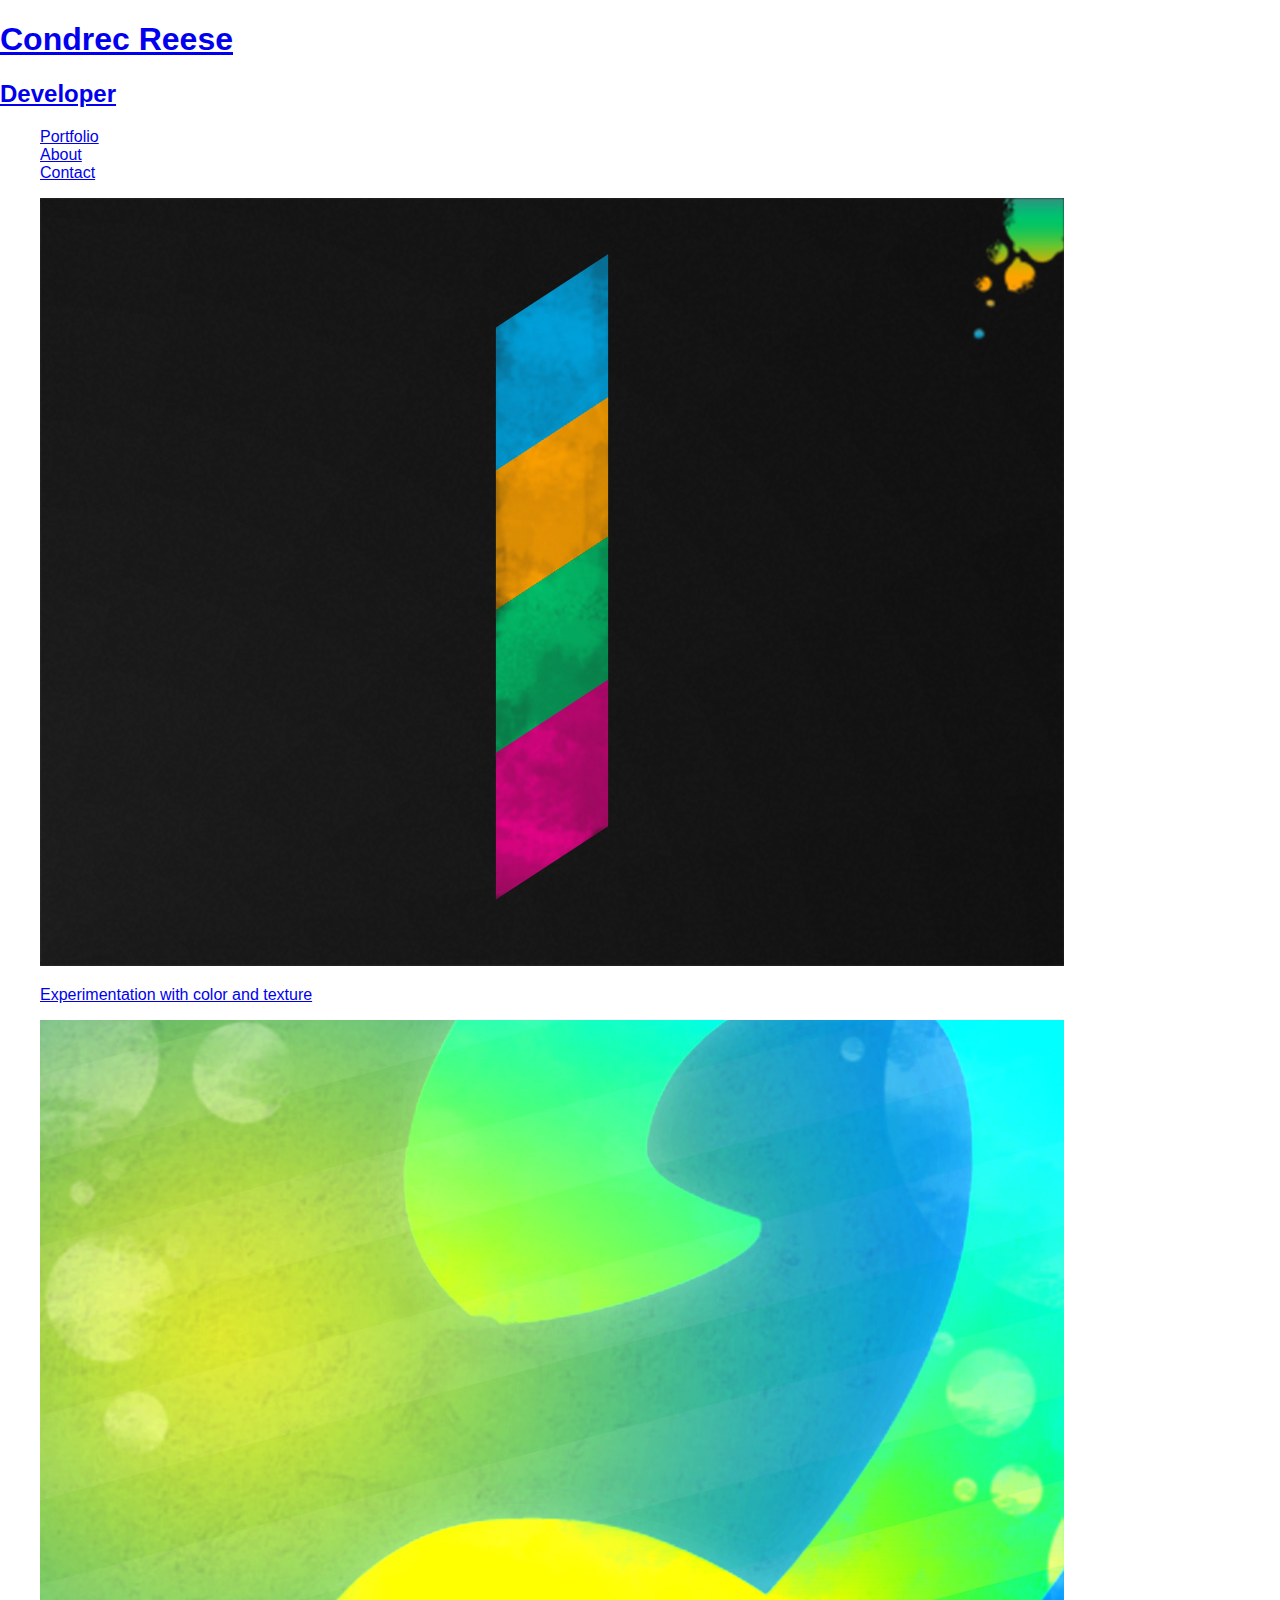
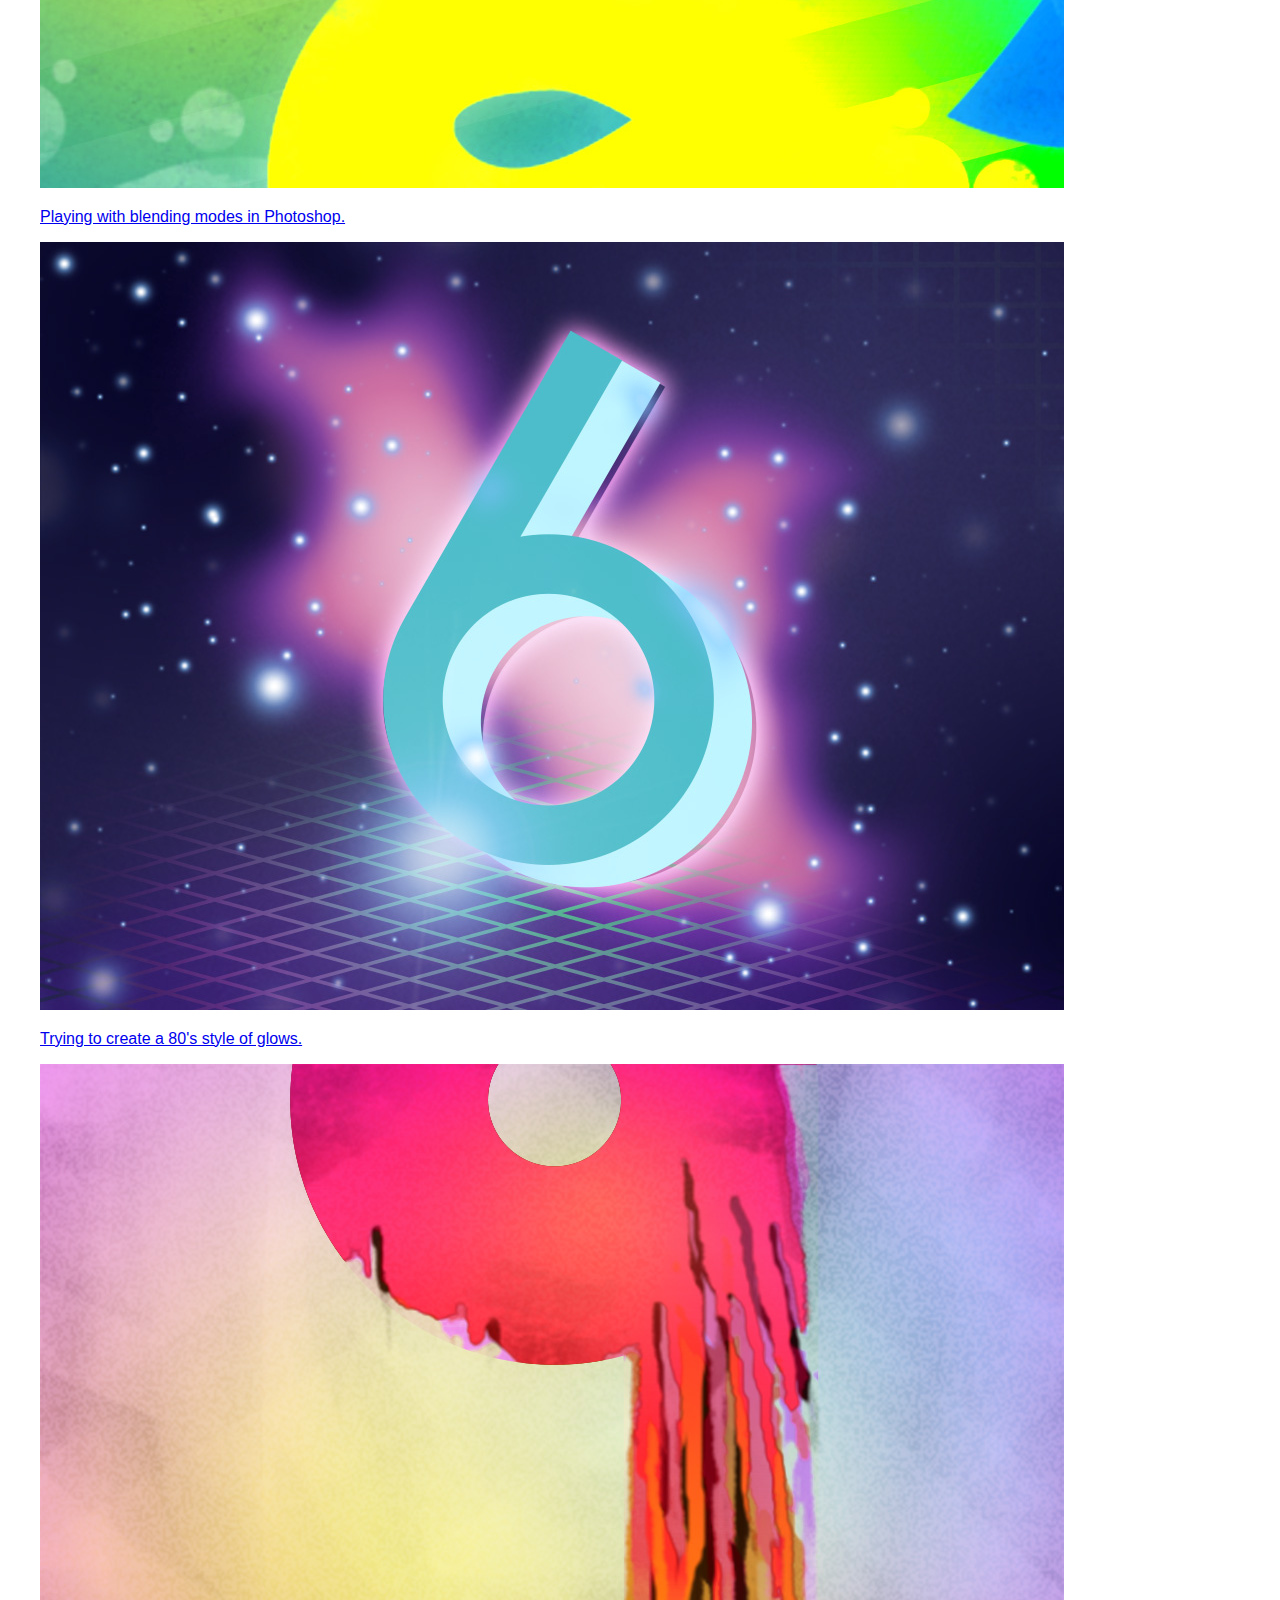
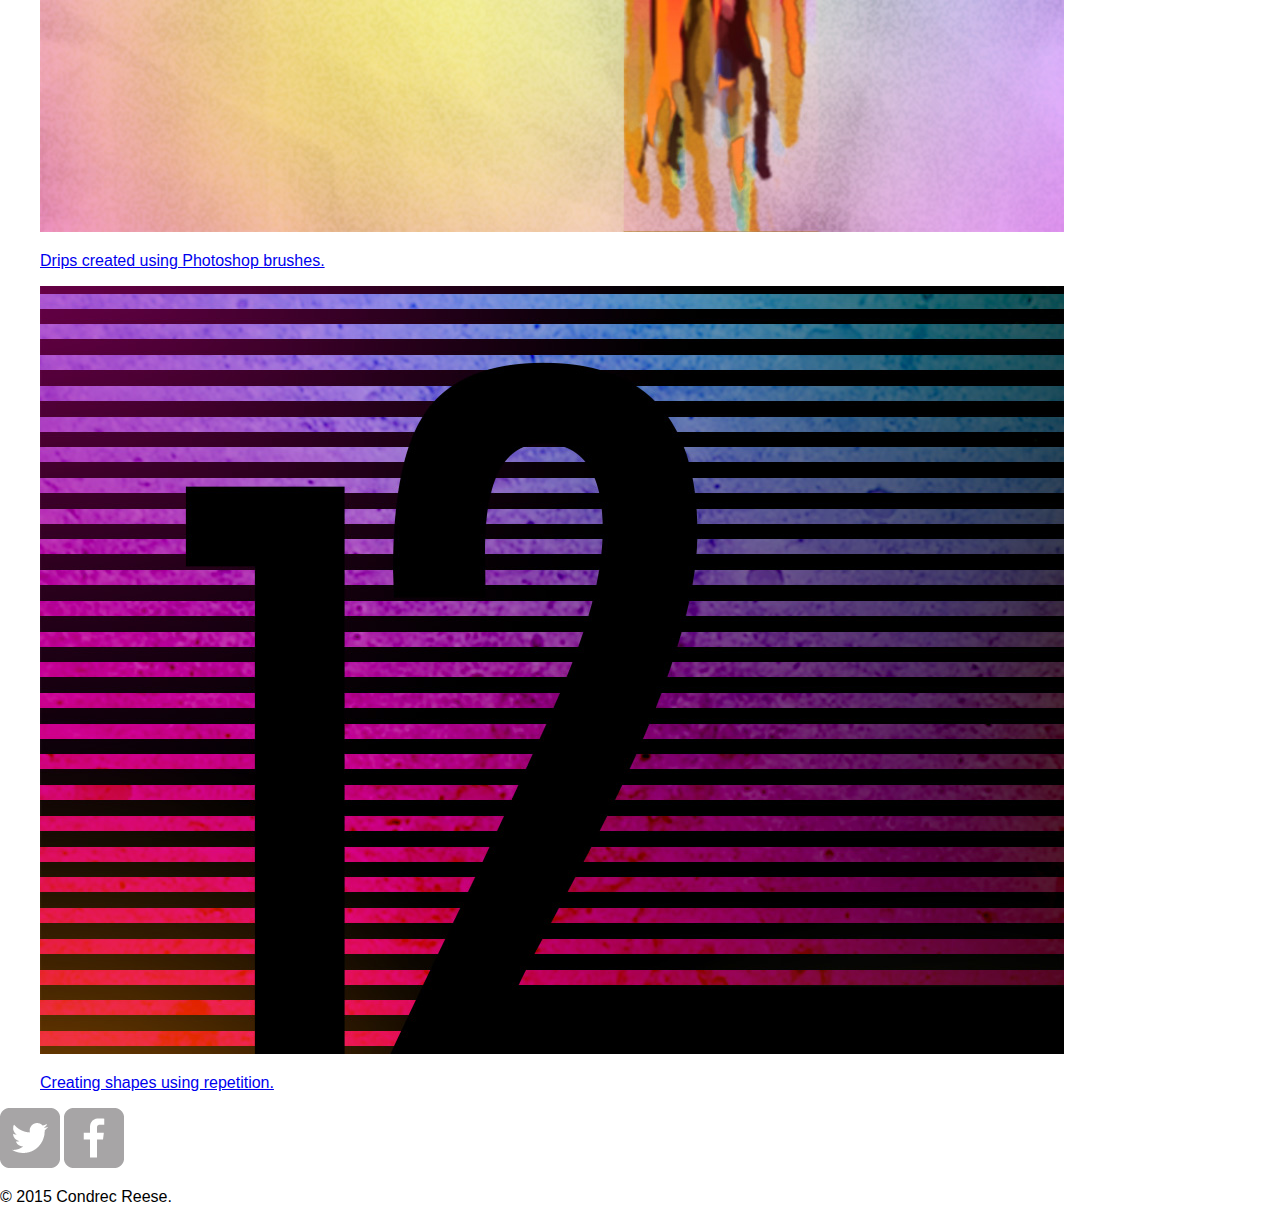
==== index.html @ 5e2a07be "Creating the HTML content" ====
<!DOCTYPE html>
<html>
<head>
    <meta charset="utf-8">
    <title>Condrec Reese | Developer</title>
    <link rel="stylesheet" href="css/normalize.css">
</head>
<body>
    <header>
        <a href="index.html">
            <h1>Condrec Reese</h1>
            <h2>Developer</h2>
        </a>
        <nav>
            <ul>
                <li><a href="index.html">Portfolio</a></li>
                <li><a href="about.html">About</a></li>
                <li><a href="contact.html">Contact</a></li>
            </ul>
        </nav>
    </header>
    <section>
        <ul>
            <li>
                <a href="img/numbers-01.jpg">
                    <img src="img/numbers-01.jpg" alt="">
                    <p>Experimentation with color and texture</p>
                </a>
            </li>
            <li>
                <a href="img/numbers-02.jpg">
                    <img src="img/numbers-02.jpg" alt="">
                    <p>Playing with blending modes in Photoshop.</p>
                </a>
            </li>
            <li>
                <a href="img/numbers-06.jpg">
                    <img src="img/numbers-06.jpg" alt="">
                    <p>Trying to create a 80's style of glows.</p>
                </a>
            </li>
            <li>
                <a href="img/numbers-09.jpg">
                    <img src="img/numbers-09.jpg" alt="">
                    <p>Drips created using Photoshop brushes.</p>
                </a>
            </li>
            <li>
                <a href="img/numbers-12.jpg">
                    <img src="img/numbers-12.jpg" alt="">
                    <p>Creating shapes using repetition.</p>
                </a>
            </li>
        </ul>
    </section>
    <footer>
        <a href="#"><img src="img/twitter-wrap.png" alt="Twitter logo" /></a>
        <a href="#"><img src="img/facebook-wrap.png" alt="Facebook logo" /></a>
        <p>&copy; 2015 Condrec Reese.</p>
    </footer>
</body>
</html>
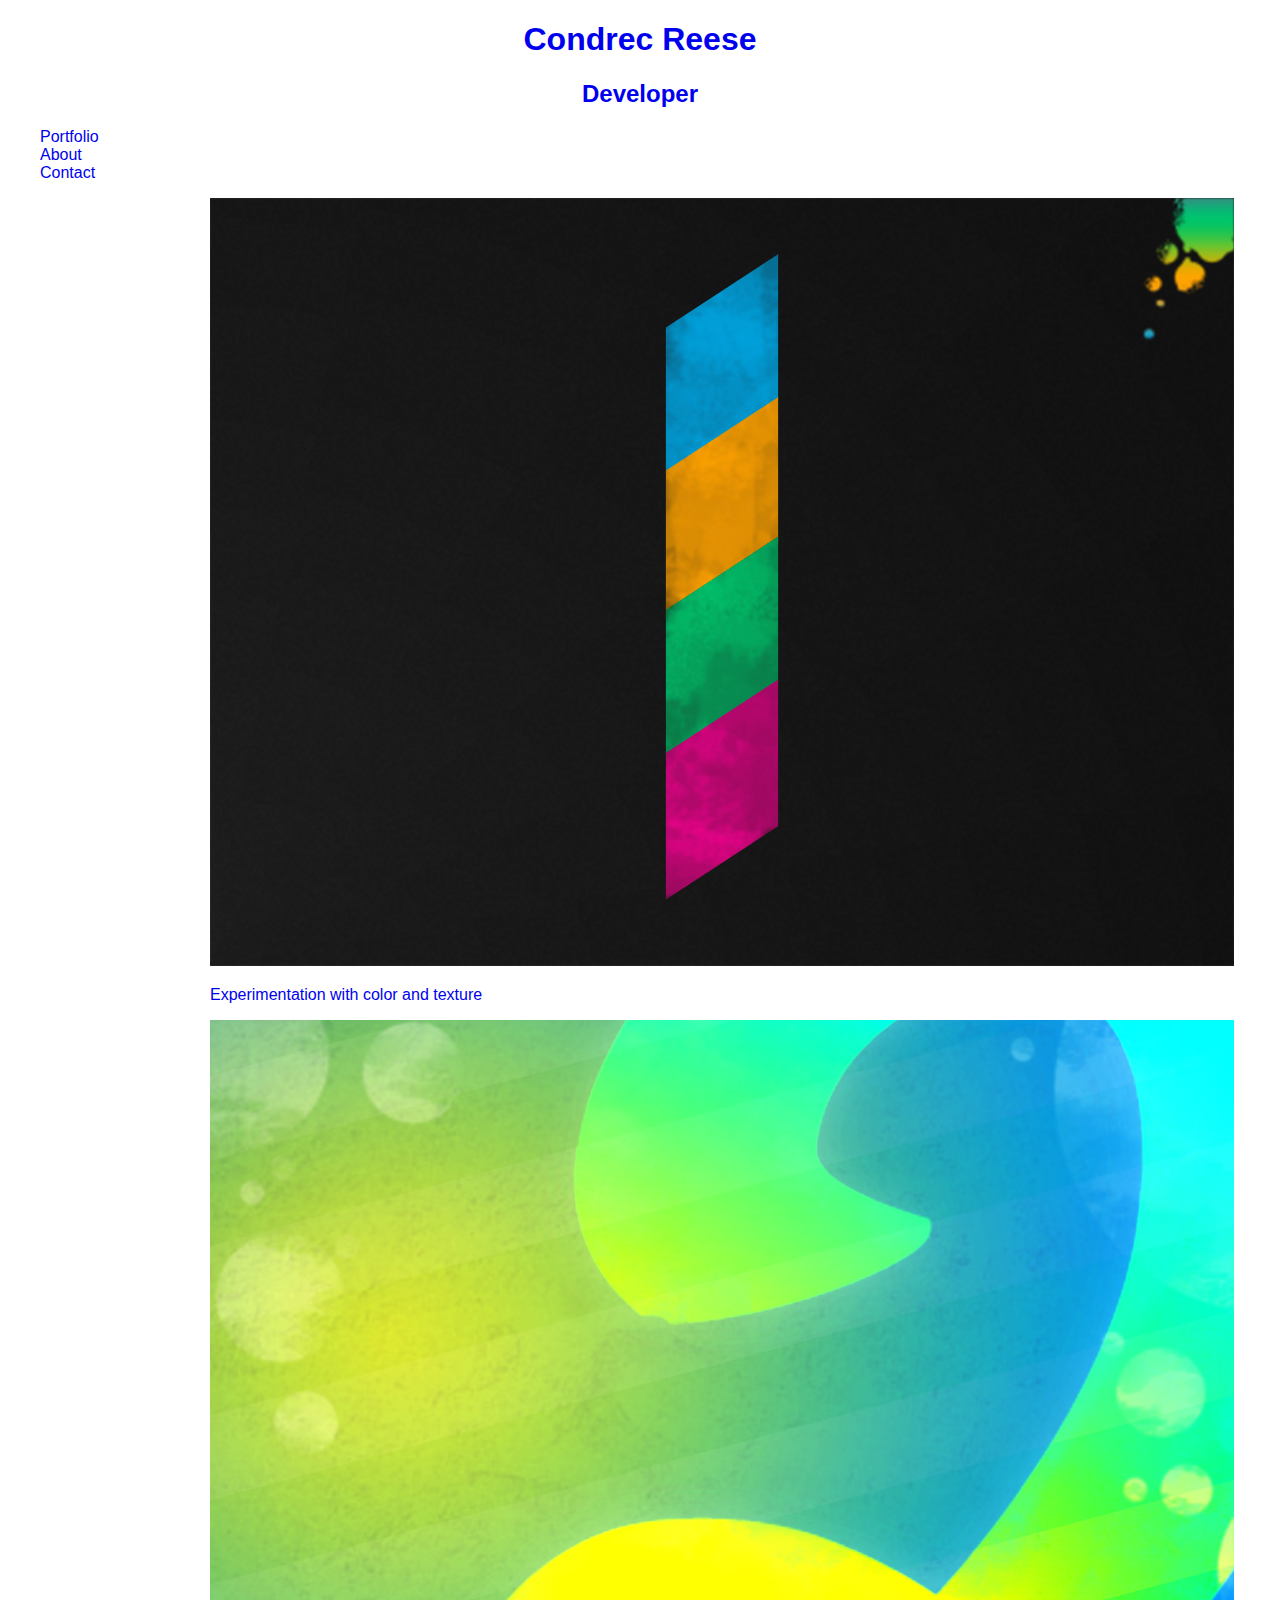
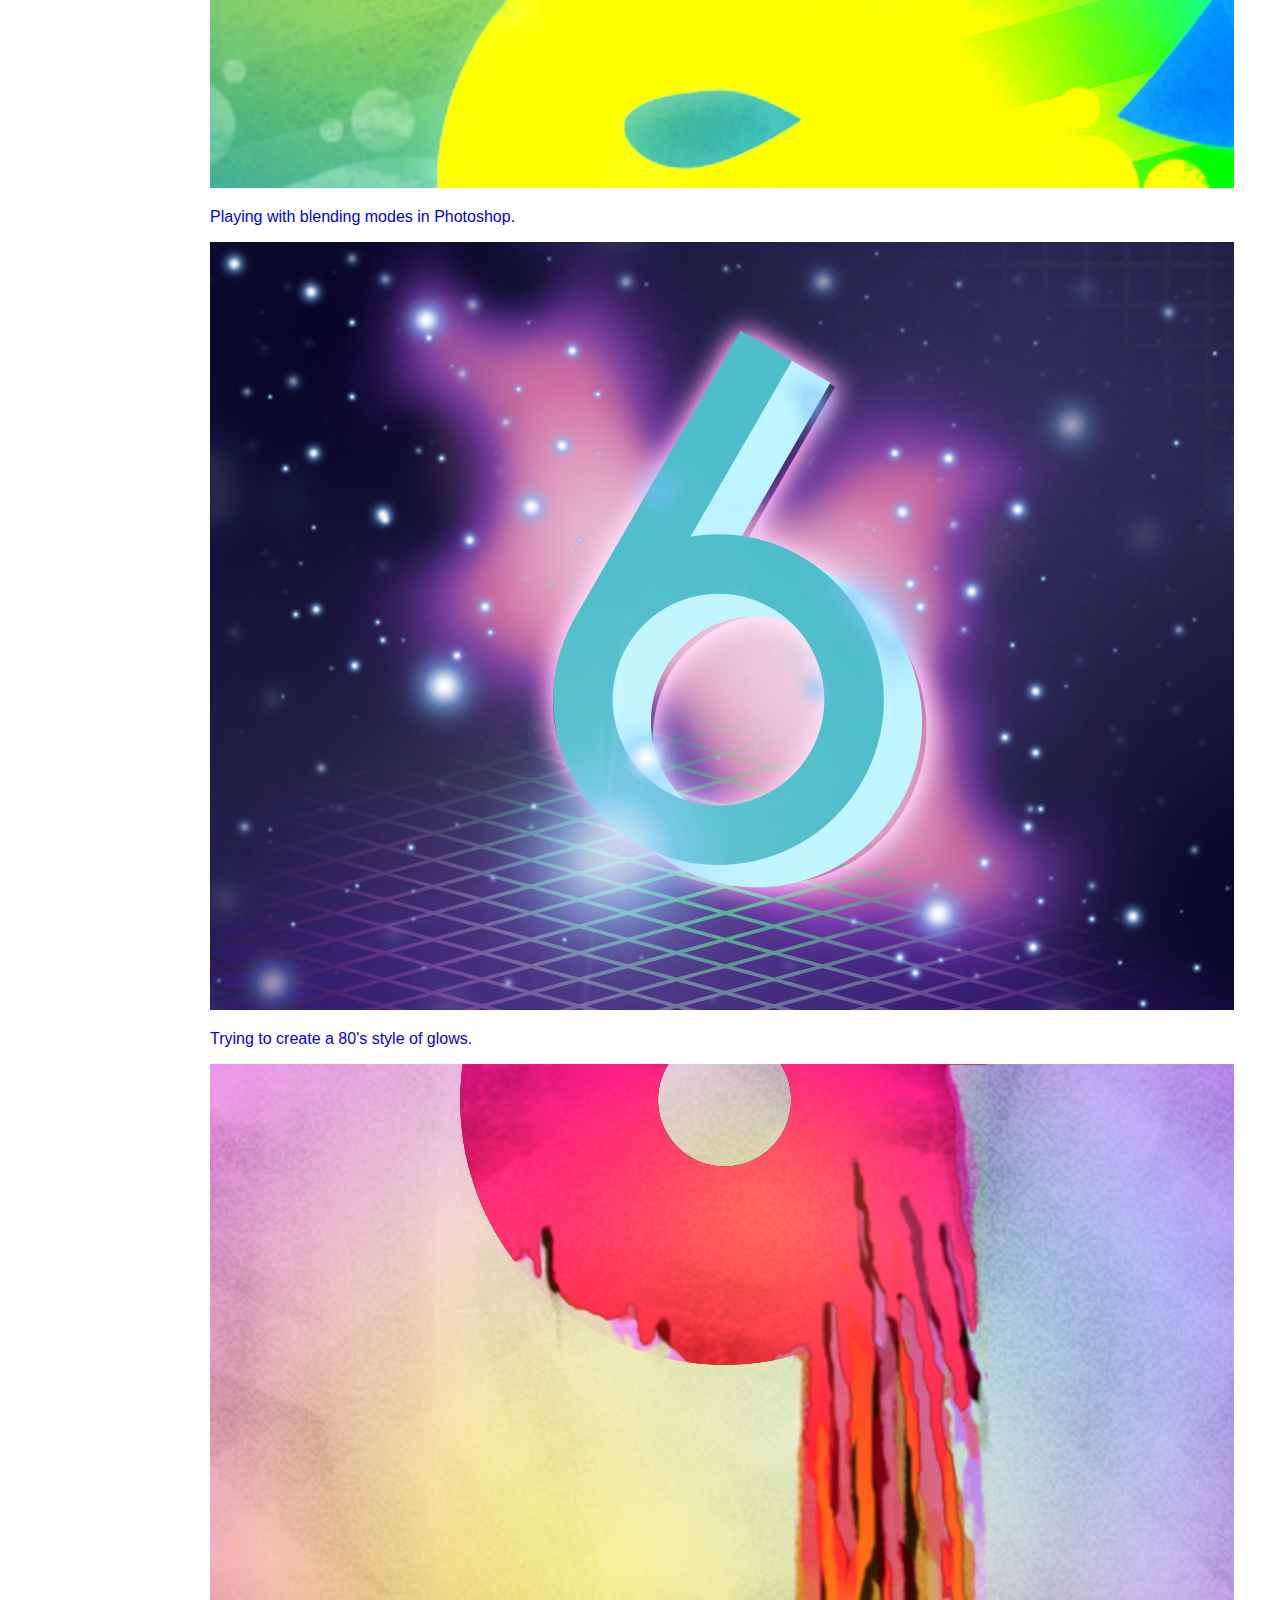
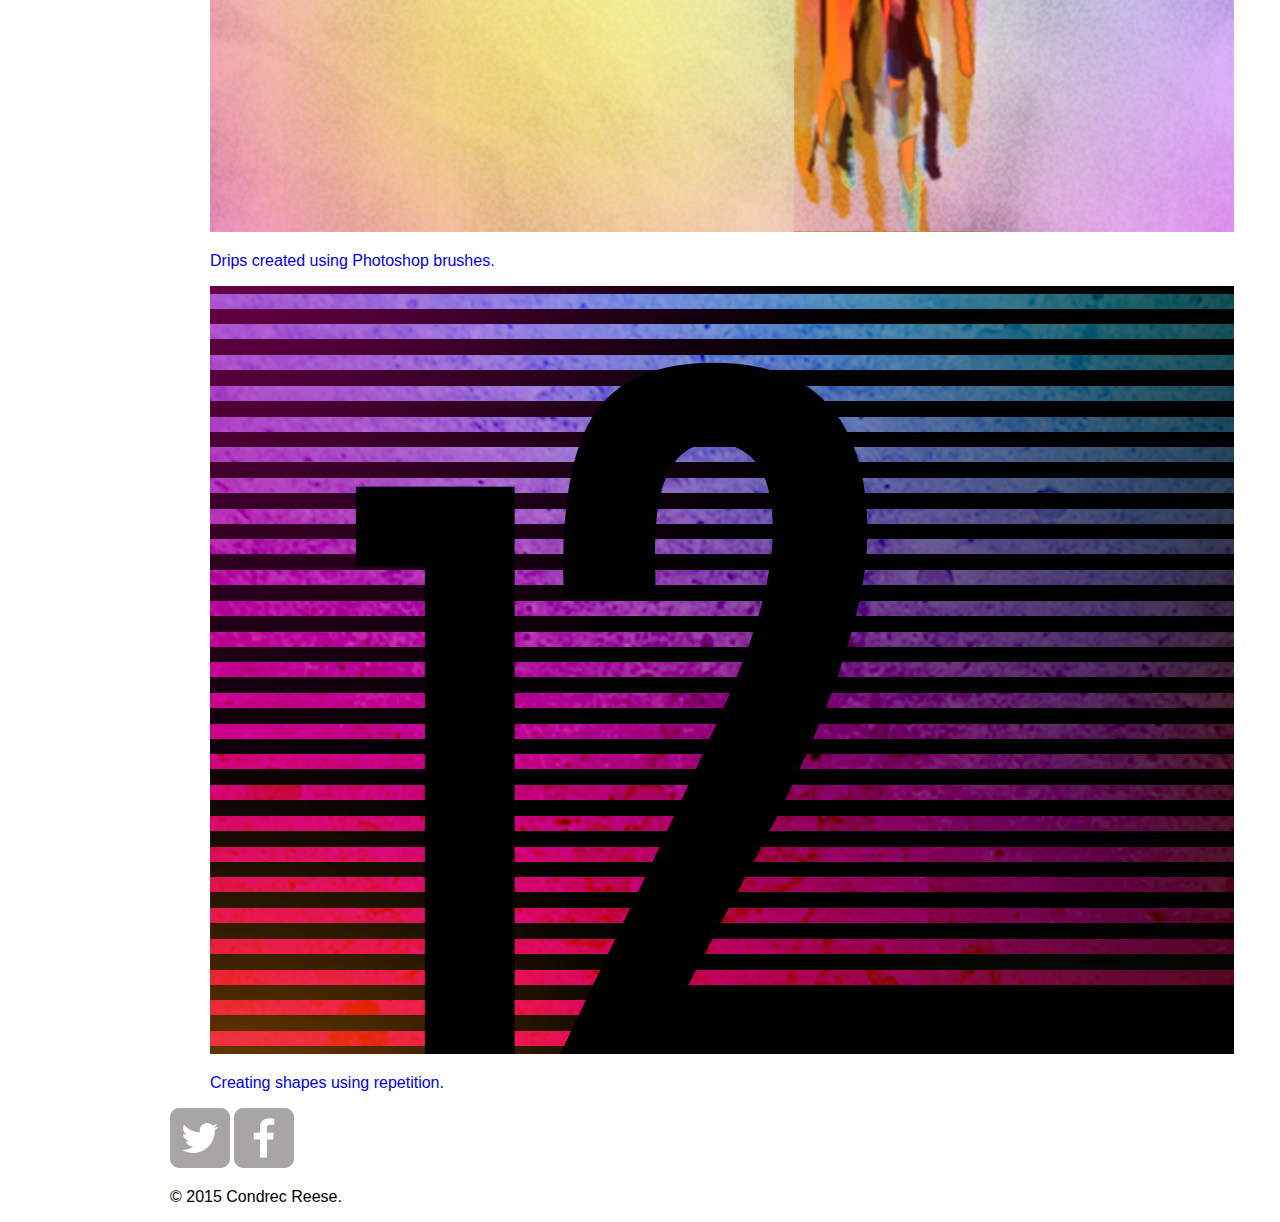
==== commit 6183ec29: "Finished Cascading Style Sheets section" ====
--- a/index.html
+++ b/index.html
@@ -1,62 +1,65 @@
 <!DOCTYPE html>
 <html>
 <head>
-    <meta charset="utf-8">
-    <title>Condrec Reese | Developer</title>
-    <link rel="stylesheet" href="css/normalize.css">
+  <meta charset="utf-8">
+  <title>Condrec Reese | Developer</title>
+  <link rel="stylesheet" href="css/normalize.css">
+  <link rel="stylesheet" href="css/main.css">
 </head>
 <body>
-    <header>
-        <a href="index.html">
-            <h1>Condrec Reese</h1>
-            <h2>Developer</h2>
-        </a>
-        <nav>
-            <ul>
-                <li><a href="index.html">Portfolio</a></li>
-                <li><a href="about.html">About</a></li>
-                <li><a href="contact.html">Contact</a></li>
-            </ul>
-        </nav>
-    </header>
+  <header>
+    <a href="index.html" id="logo">
+      <h1>Condrec Reese</h1>
+      <h2>Developer</h2>
+    </a>
+    <nav>
+      <ul>
+        <li><a href="index.html">Portfolio</a></li>
+        <li><a href="about.html">About</a></li>
+        <li><a href="contact.html">Contact</a></li>
+      </ul>
+    </nav>
+  </header>
+  <div id="wrapper">
     <section>
-        <ul>
-            <li>
-                <a href="img/numbers-01.jpg">
-                    <img src="img/numbers-01.jpg" alt="">
-                    <p>Experimentation with color and texture</p>
-                </a>
-            </li>
-            <li>
-                <a href="img/numbers-02.jpg">
-                    <img src="img/numbers-02.jpg" alt="">
-                    <p>Playing with blending modes in Photoshop.</p>
-                </a>
-            </li>
-            <li>
-                <a href="img/numbers-06.jpg">
-                    <img src="img/numbers-06.jpg" alt="">
-                    <p>Trying to create a 80's style of glows.</p>
-                </a>
-            </li>
-            <li>
-                <a href="img/numbers-09.jpg">
-                    <img src="img/numbers-09.jpg" alt="">
-                    <p>Drips created using Photoshop brushes.</p>
-                </a>
-            </li>
-            <li>
-                <a href="img/numbers-12.jpg">
-                    <img src="img/numbers-12.jpg" alt="">
-                    <p>Creating shapes using repetition.</p>
-                </a>
-            </li>
-        </ul>
+      <ul>
+        <li>
+          <a href="img/numbers-01.jpg">
+            <img src="img/numbers-01.jpg" alt="">
+            <p>Experimentation with color and texture</p>
+          </a>
+        </li>
+        <li>
+          <a href="img/numbers-02.jpg">
+            <img src="img/numbers-02.jpg" alt="">
+            <p>Playing with blending modes in Photoshop.</p>
+          </a>
+        </li>
+        <li>
+          <a href="img/numbers-06.jpg">
+            <img src="img/numbers-06.jpg" alt="">
+            <p>Trying to create a 80's style of glows.</p>
+          </a>
+        </li>
+        <li>
+          <a href="img/numbers-09.jpg">
+            <img src="img/numbers-09.jpg" alt="">
+            <p>Drips created using Photoshop brushes.</p>
+          </a>
+        </li>
+        <li>
+          <a href="img/numbers-12.jpg">
+            <img src="img/numbers-12.jpg" alt="">
+            <p>Creating shapes using repetition.</p>
+          </a>
+        </li>
+      </ul>
     </section>
     <footer>
-        <a href="#"><img src="img/twitter-wrap.png" alt="Twitter logo" /></a>
-        <a href="#"><img src="img/facebook-wrap.png" alt="Facebook logo" /></a>
-        <p>&copy; 2015 Condrec Reese.</p>
+      <a href="#"><img src="img/twitter-wrap.png" alt="Twitter logo" /></a>
+      <a href="#"><img src="img/facebook-wrap.png" alt="Facebook logo" /></a>
+      <p>&copy; 2015 Condrec Reese.</p>
     </footer>
+  </div>
 </body>
 </html>
--- a/css/main.css
+++ b/css/main.css
@@ -0,0 +1,14 @@
+a {
+  text-decoration: none;
+}
+
+#wrapper {
+  max-width: 940px;
+  margin: 0 auto;
+  padding: 0 5%;
+}
+
+#logo {
+  text-align: center;
+  margin: 0;
+}
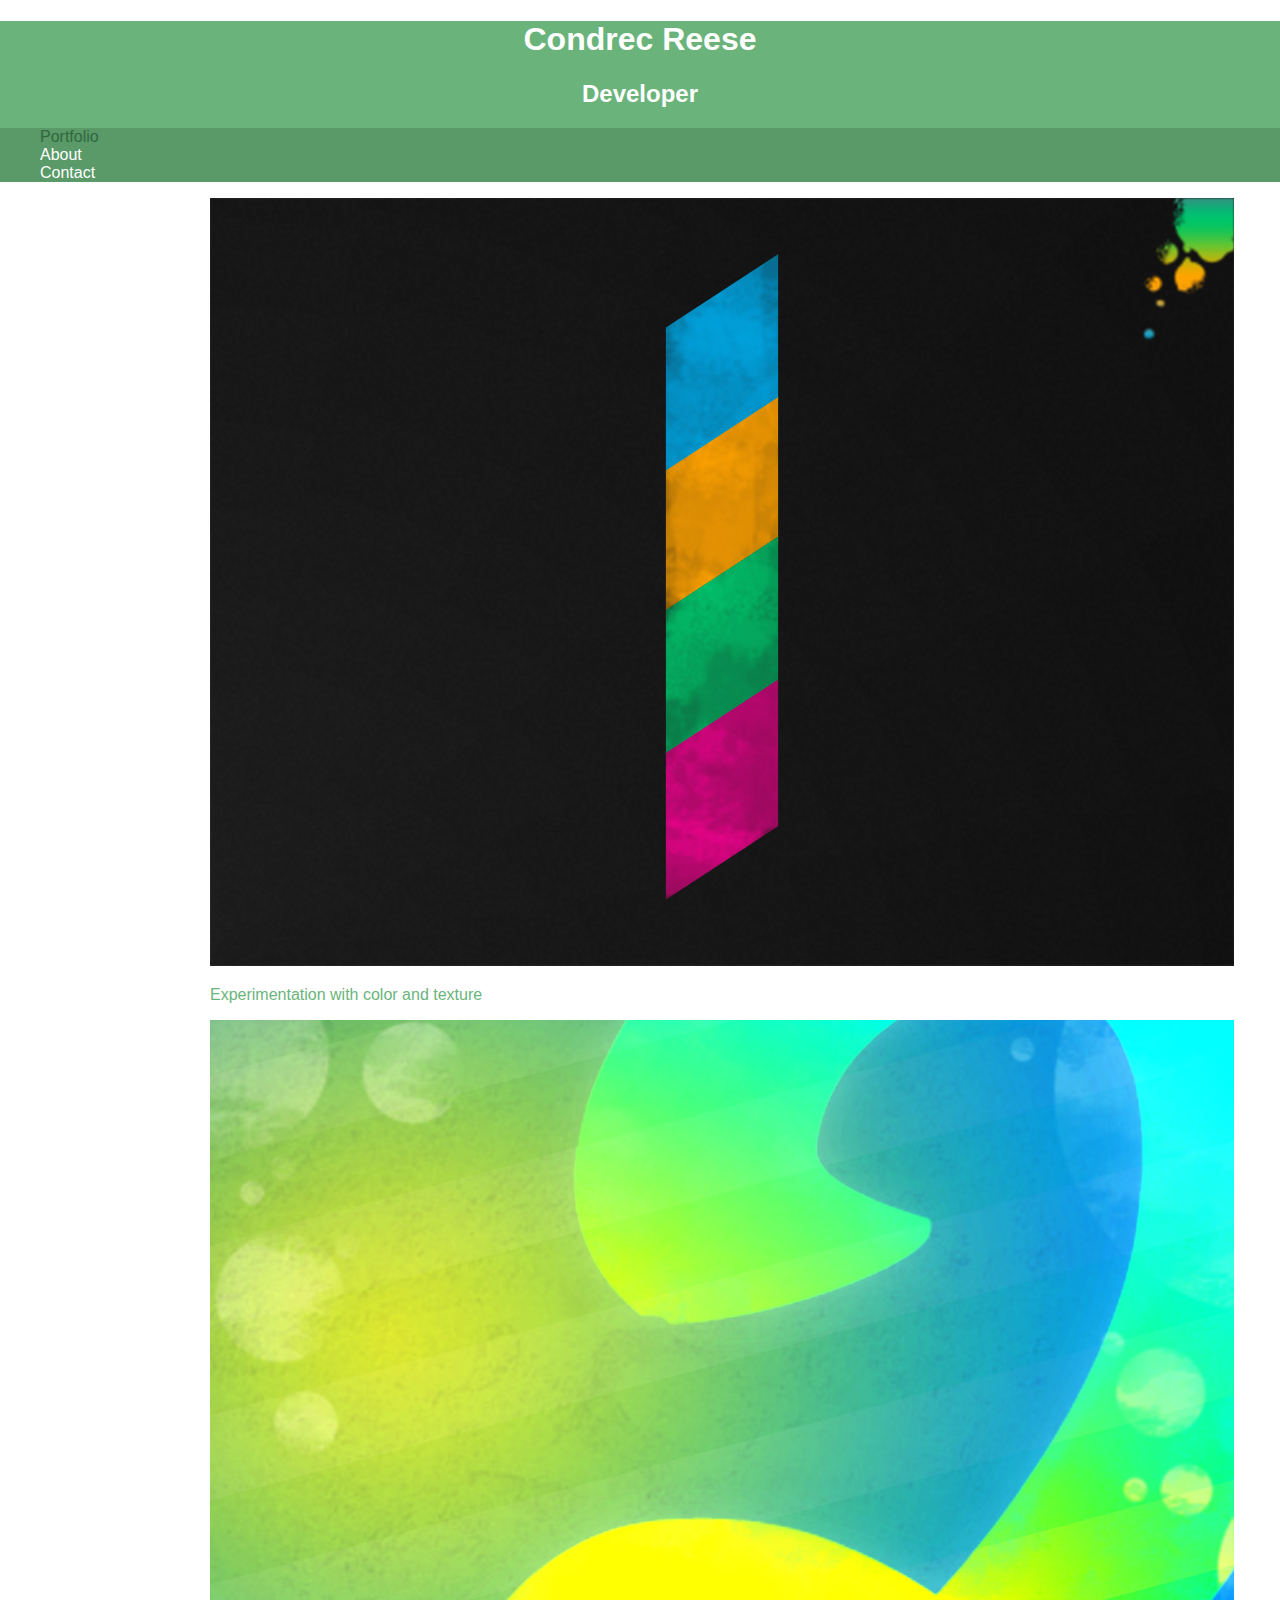
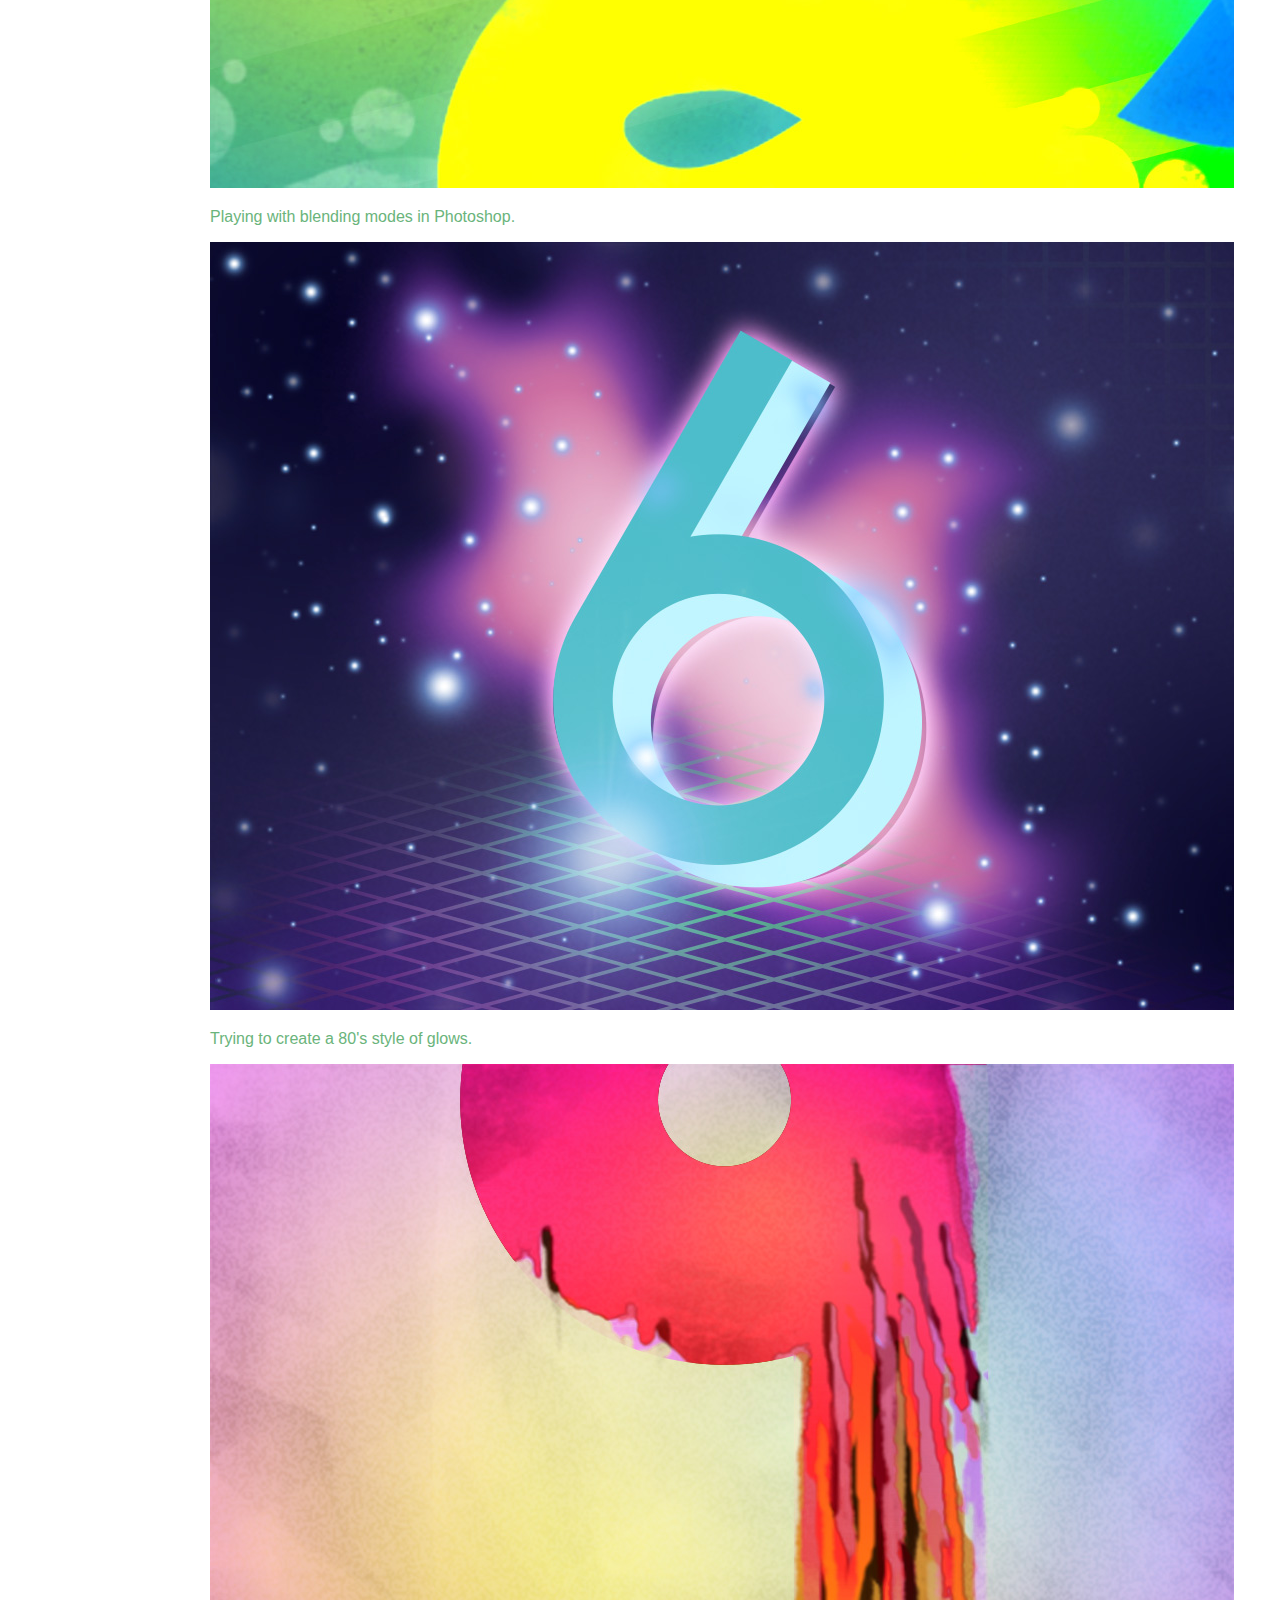
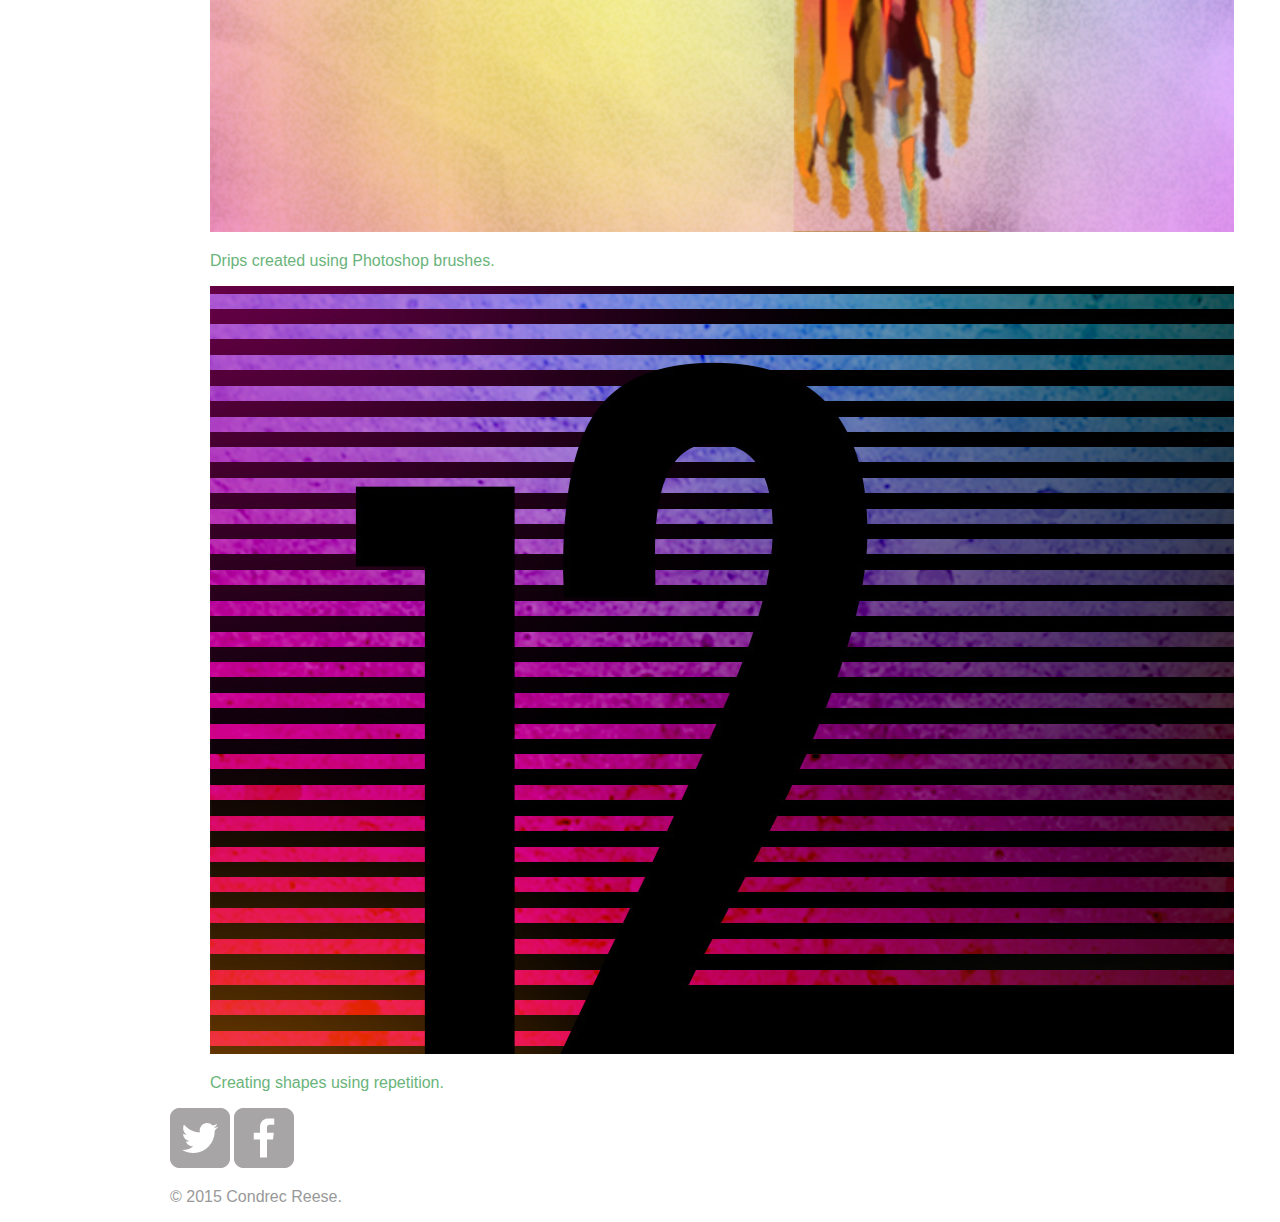
==== commit f7d917d3: "Finished "Using classes"" ====
--- a/index.html
+++ b/index.html
@@ -14,7 +14,7 @@
     </a>
     <nav>
       <ul>
-        <li><a href="index.html">Portfolio</a></li>
+        <li><a href="index.html" class="selected">Portfolio</a></li>
         <li><a href="about.html">About</a></li>
         <li><a href="contact.html">Contact</a></li>
       </ul>
--- a/css/main.css
+++ b/css/main.css
@@ -1,5 +1,11 @@
+body {
+  background: #fff;
+  color: #999;
+}
+
 a {
   text-decoration: none;
+  color: #6ab47b;
 }
 
 #wrapper {
@@ -12,3 +18,24 @@
   text-align: center;
   margin: 0;
 }
+
+header {
+  background: #6ab47b;
+  border-color: #599a68;
+}
+
+h1, h2 {
+  color: #fff;
+}
+
+nav {
+  background: #599a68;
+}
+
+nav a, nav a:visited {
+  color: #fff;
+}
+
+nav a.selected, nav a:hover {
+  color: #32673f;
+}
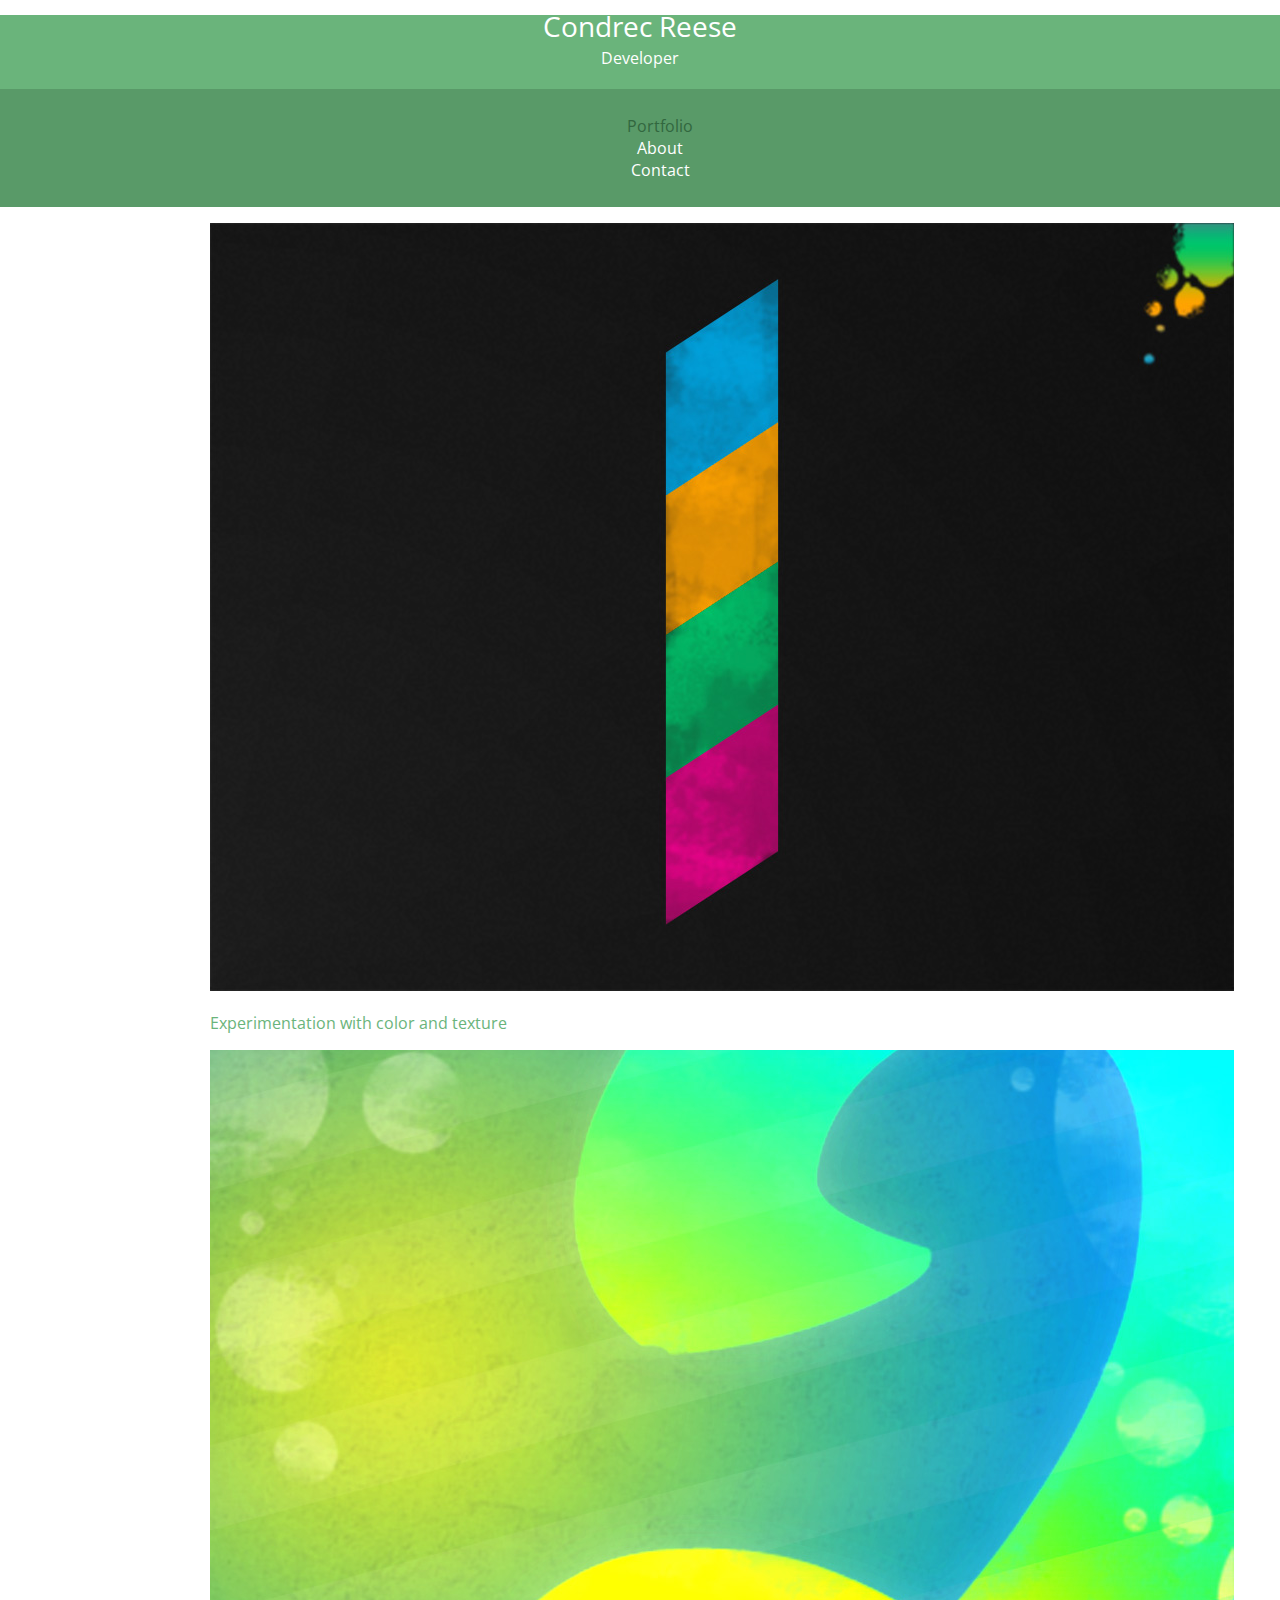
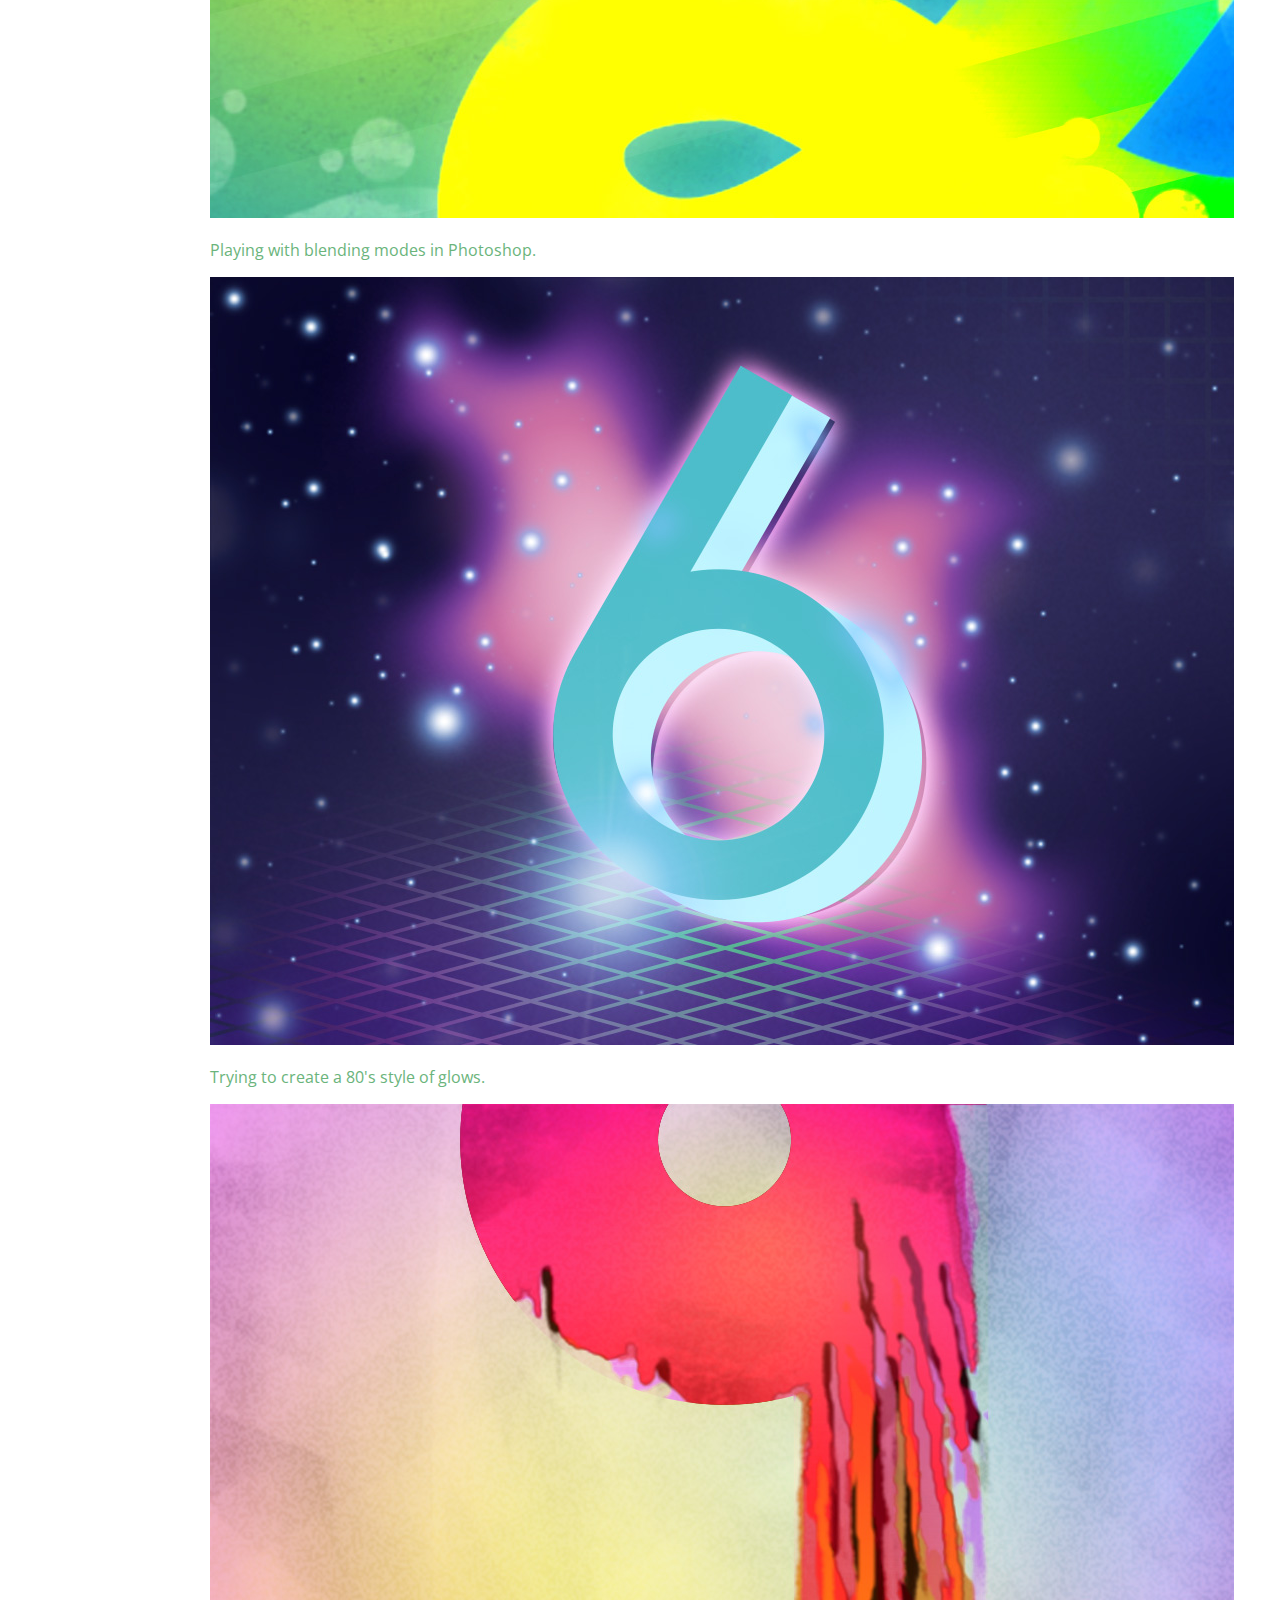
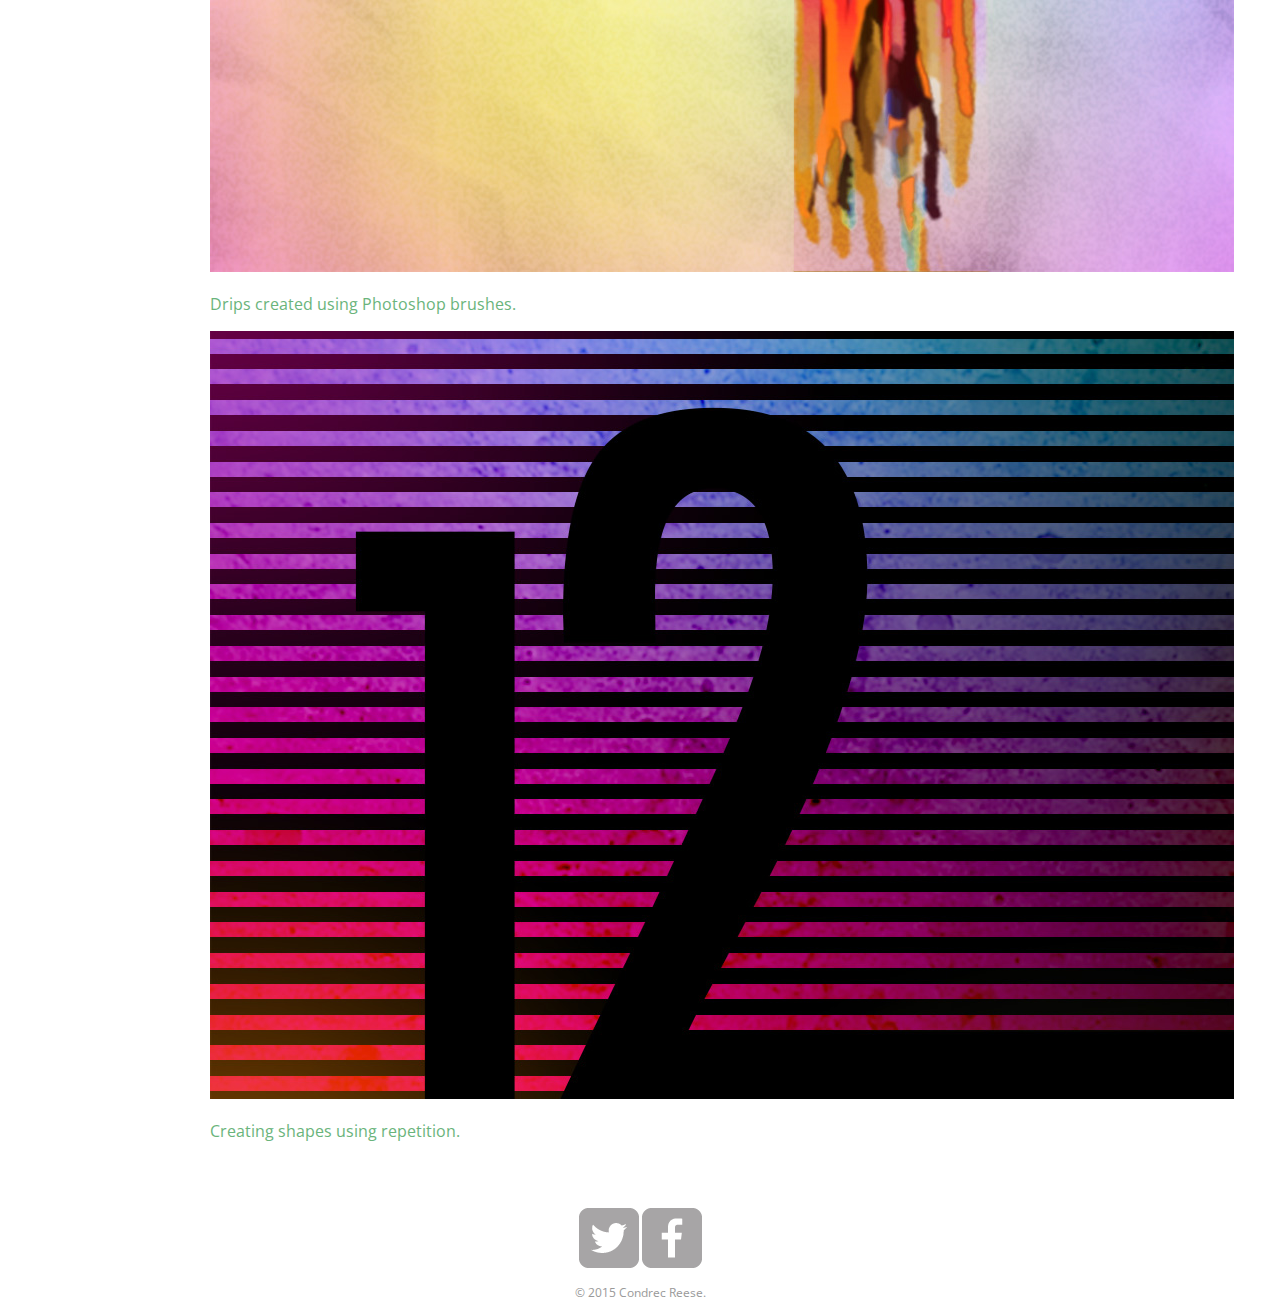
==== commit d9f34556: "Finished Customizing Colors and Fonts section" ====
--- a/index.html
+++ b/index.html
@@ -4,6 +4,7 @@
   <meta charset="utf-8">
   <title>Condrec Reese | Developer</title>
   <link rel="stylesheet" href="css/normalize.css">
+  <link href='http://fonts.googleapis.com/css?family=Open+Sans:400,400italic,700,700italic,800' rel='stylesheet' type='text/css'>
   <link rel="stylesheet" href="css/main.css">
 </head>
 <body>
--- a/css/main.css
+++ b/css/main.css
@@ -1,11 +1,8 @@
+/* * * * * * * * * * *
+GENERAL
+* * * * * * * * * * */
 body {
-  background: #fff;
-  color: #999;
-}
-
-a {
-  text-decoration: none;
-  color: #6ab47b;
+  font-family: 'Open Sans', sans-serif;
 }
 
 #wrapper {
@@ -14,9 +11,62 @@
   padding: 0 5%;
 }
 
+a {
+  text-decoration: none;
+}
+
+
+
+/* * * * * * * * * * *
+HEADING
+* * * * * * * * * * */
 #logo {
   text-align: center;
   margin: 0;
+}
+
+h1 {
+  margin: 15px 0;
+  font-size: 1.75em;
+  font-weight: normal;
+  line-height: 0.8em;
+}
+
+h2 {
+  font-size: 1em;
+  margin: -5px 0 0;
+  font-weight: normal;
+}
+
+
+/* * * * * * * * * * *
+NAVIGATION
+* * * * * * * * * * */
+nav {
+  text-align: center;
+  padding: 10px 0;
+  margin: 20px 0 0;
+}
+
+
+
+/* * * * * * * * * * *
+FOOTER
+* * * * * * * * * * */
+footer {
+  font-size: 0.75em;
+  text-align: center;
+  padding-top: 50px;
+}
+
+
+
+/* * * * * * * * * * *
+COLORS
+* * * * * * * * * * */
+body {
+  background: #fff;
+  color: #999;
 }
 
 header {
@@ -26,6 +76,10 @@
 
 h1, h2 {
   color: #fff;
+}
+
+a {
+  color: #6ab47b;
 }
 
 nav {
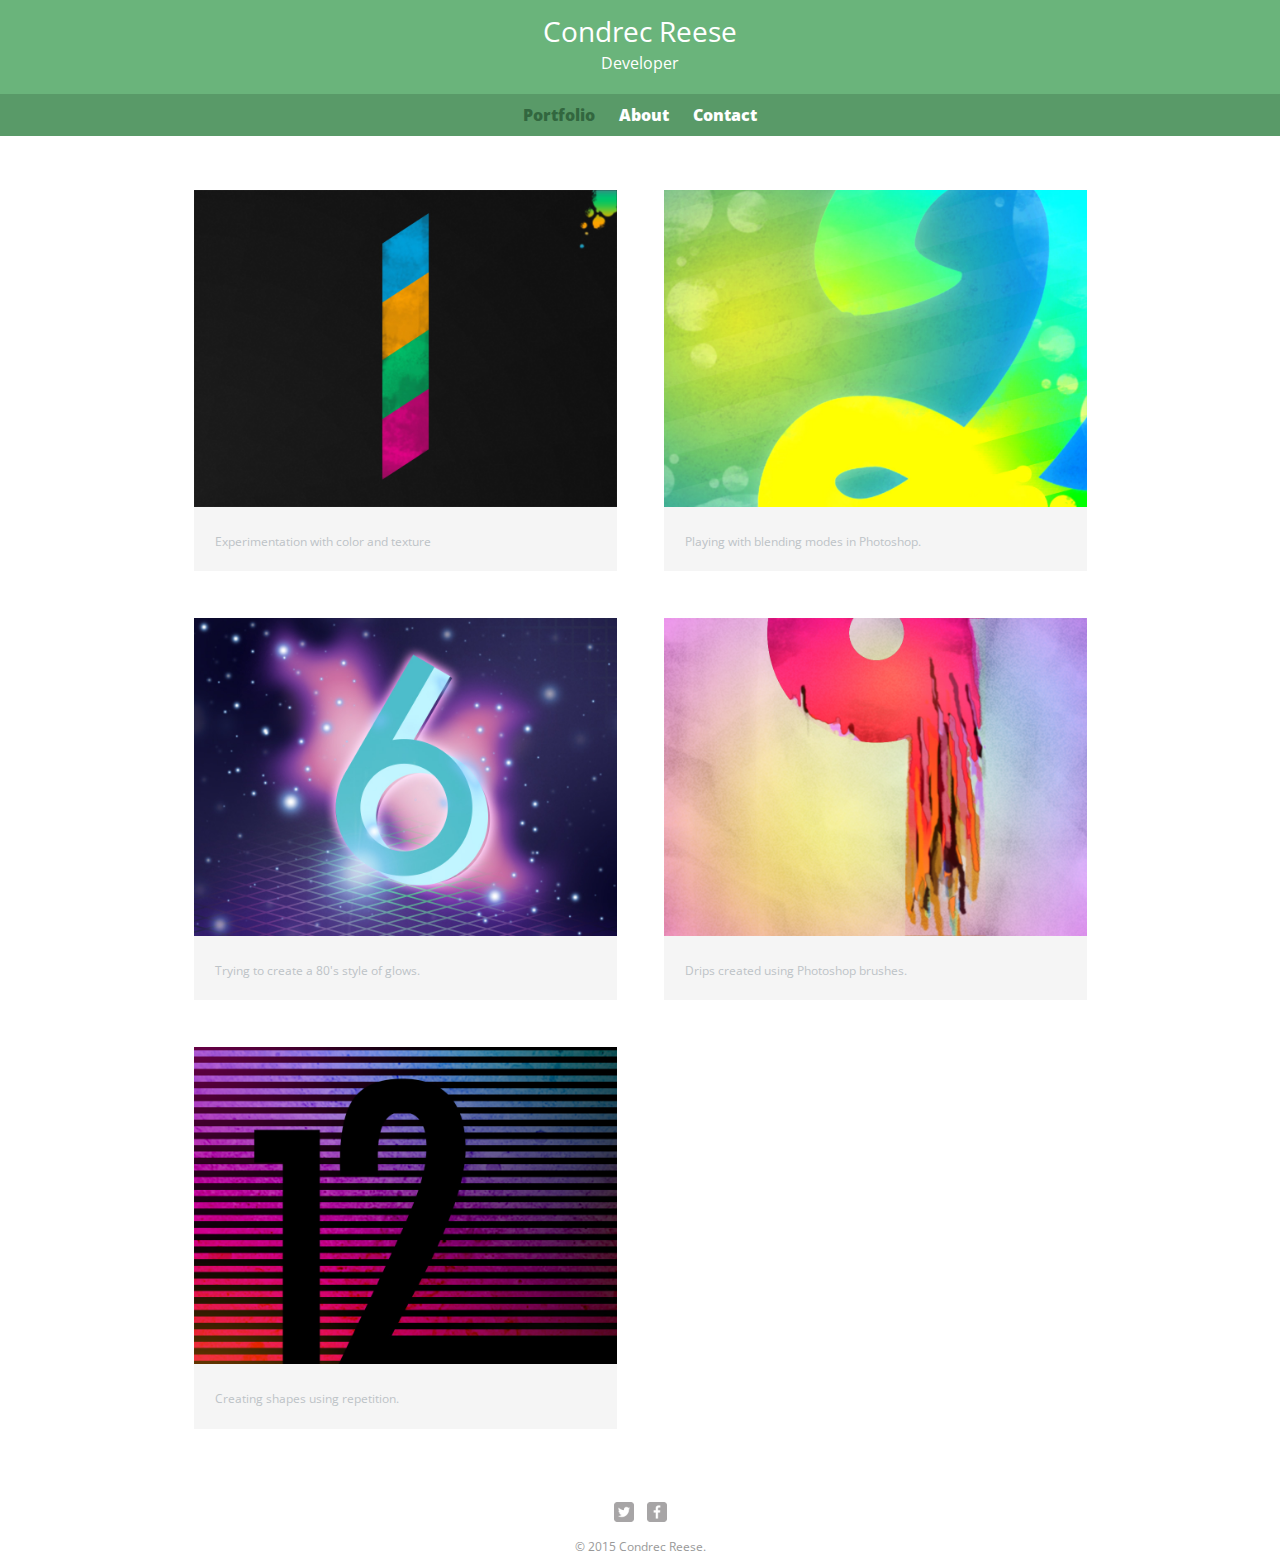
==== commit 9ebcfdd7: "Finished Styling Web Pages and Navigation section" ====
--- a/index.html
+++ b/index.html
@@ -23,7 +23,7 @@
   </header>
   <div id="wrapper">
     <section>
-      <ul>
+      <ul id="gallery">
         <li>
           <a href="img/numbers-01.jpg">
             <img src="img/numbers-01.jpg" alt="">
@@ -57,8 +57,8 @@
       </ul>
     </section>
     <footer>
-      <a href="#"><img src="img/twitter-wrap.png" alt="Twitter logo" /></a>
-      <a href="#"><img src="img/facebook-wrap.png" alt="Facebook logo" /></a>
+      <a href="#"><img src="img/twitter-wrap.png" alt="Twitter logo" class="social-icon" /></a>
+      <a href="#"><img src="img/facebook-wrap.png" alt="Facebook logo" class="social-icon" /></a>
       <p>&copy; 2015 Condrec Reese.</p>
     </footer>
   </div>
--- a/css/main.css
+++ b/css/main.css
@@ -15,11 +15,22 @@
   text-decoration: none;
 }
 
+img {
+  max-width: 100%;
+}
+
 
 
 /* * * * * * * * * * *
 HEADING
 * * * * * * * * * * */
+header {
+  float: left;
+  margin: 0 0 30px 0;
+  padding: 5px 0 0 0;
+  width: 100%;
+}
+
 #logo {
   text-align: center;
   margin: 0;
@@ -48,6 +59,44 @@
   margin: 20px 0 0;
 }
 
+nav ul {
+  list-style: none;
+  margin: 0 10px;
+  padding: 0;
+}
+
+nav  li {
+  display: inline-block;
+}
+
+nav a {
+  font-weight: 800;
+  padding: 15px 10px;
+}
+
+/* * * * * * * * * * *
+PAGE: PORTFOLIO
+* * * * * * * * * * */
+#gallery {
+  margin: 0;
+  padding: 0;
+  list-style: none;
+}
+
+#gallery li {
+  float: left;
+  width: 45%;
+  margin: 2.5%;
+  background-color: #f5f5f5;
+  color: #bdc3c7;
+}
+
+#gallery li p {
+  margin: 0;
+  padding: 5%;
+  font-size: 0.75em;
+  color: #bdc3c7;
+}
 
 
 /* * * * * * * * * * *
@@ -57,8 +106,14 @@
   font-size: 0.75em;
   text-align: center;
   padding-top: 50px;
+  clear: both;
 }
 
+.social-icon {
+  width: 20px;
+  height: 20px;
+  margin: 0 5px;
+}
 
 
 /* * * * * * * * * * *
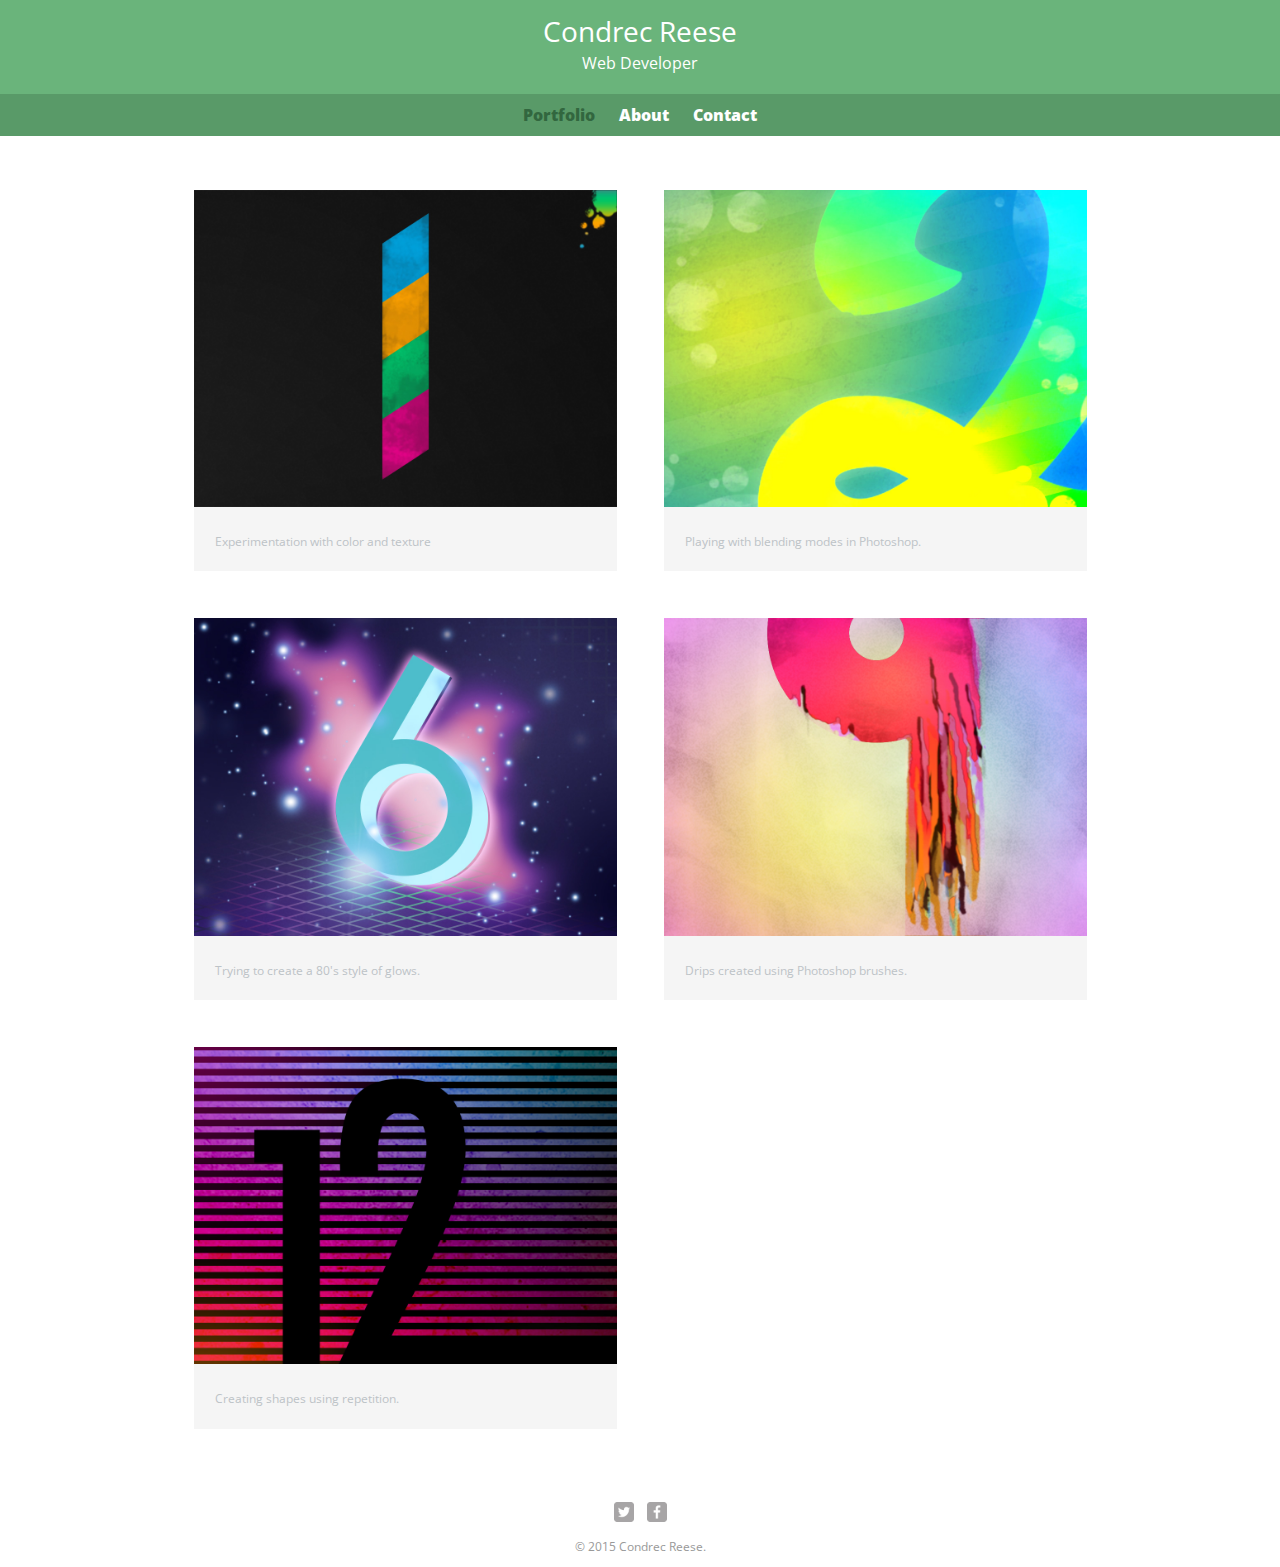
==== commit 8a1c4837: "Added viewport meta tag" ====
--- a/index.html
+++ b/index.html
@@ -2,7 +2,8 @@
 <html>
 <head>
   <meta charset="utf-8">
-  <title>Condrec Reese | Developer</title>
+  <meta name="viewport" content="width=device-width, initial-scale=1.0, maximum-scale=1.0, user-scalable=no" />
+  <title>Condrec Reese | Web Developer</title>
   <link rel="stylesheet" href="css/normalize.css">
   <link href='http://fonts.googleapis.com/css?family=Open+Sans:400,400italic,700,700italic,800' rel='stylesheet' type='text/css'>
   <link rel="stylesheet" href="css/main.css">
@@ -11,7 +12,7 @@
   <header>
     <a href="index.html" id="logo">
       <h1>Condrec Reese</h1>
-      <h2>Developer</h2>
+      <h2>Web Developer</h2>
     </a>
     <nav>
       <ul>
--- a/css/main.css
+++ b/css/main.css
@@ -3,6 +3,7 @@
 * * * * * * * * * * */
 body {
   font-family: 'Open Sans', sans-serif;
+  font-size: 1em;
 }
 
 #wrapper {
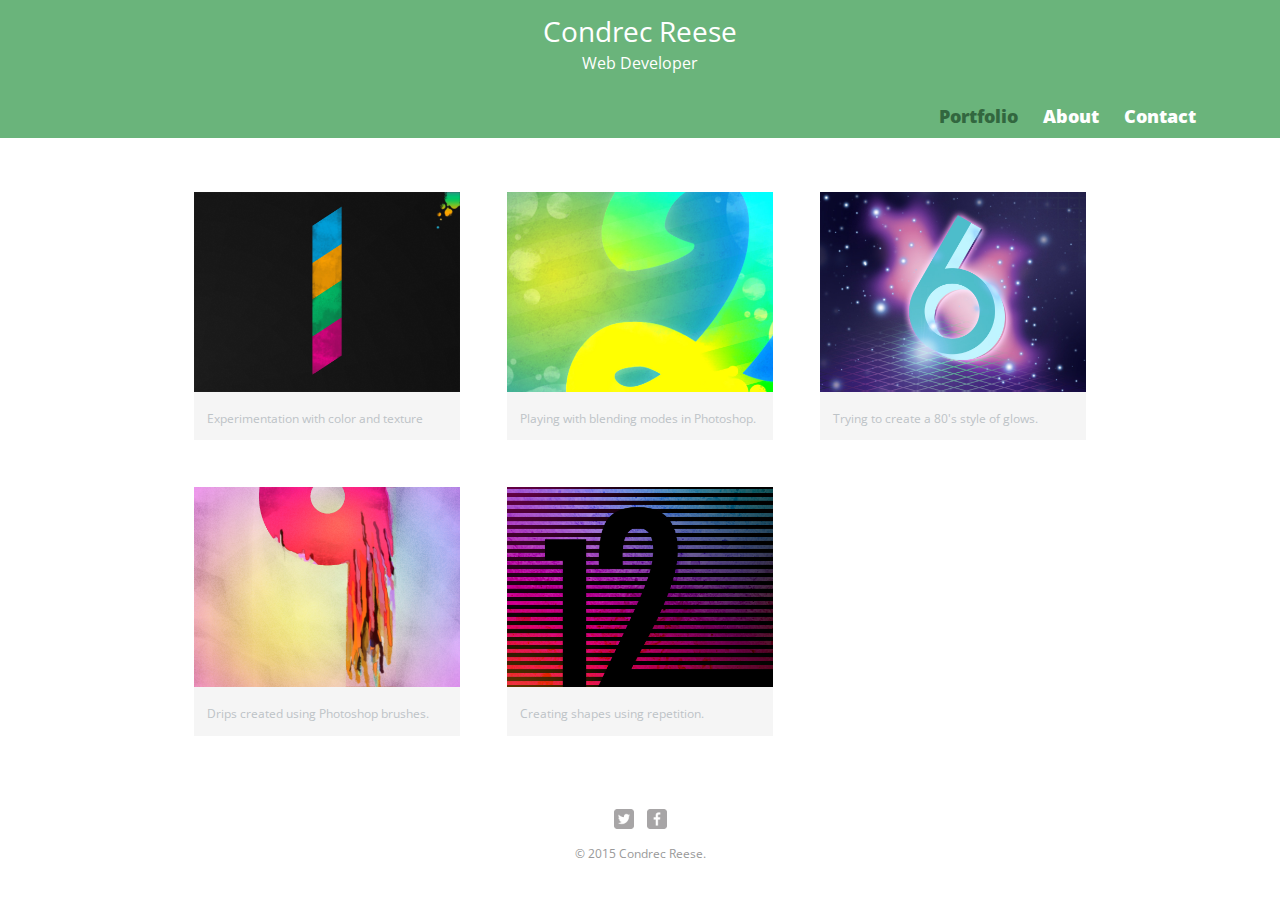
==== commit 9625ee45: "Started to make site responsive" ====
--- a/index.html
+++ b/index.html
@@ -7,6 +7,7 @@
   <link rel="stylesheet" href="css/normalize.css">
   <link href='http://fonts.googleapis.com/css?family=Open+Sans:400,400italic,700,700italic,800' rel='stylesheet' type='text/css'>
   <link rel="stylesheet" href="css/main.css">
+  <link rel="stylesheet" href="css/responsive.css">
 </head>
 <body>
   <header>
--- a/css/main.css
+++ b/css/main.css
@@ -18,6 +18,10 @@
 
 img {
   max-width: 100%;
+}
+
+h3 {
+  margin: 0 0 1em 0;
 }
 
 
@@ -100,6 +104,52 @@
 }
 
 
+
+/* * * * * * * * * * *
+PAGE: ABOUT
+* * * * * * * * * * */
+.profile-photo {
+  display: block;
+  max-width: 150px;
+  margin: 0 auto 30px;
+  border-radius: 100%;
+}
+
+
+
+/* * * * * * * * * * *
+PAGE: ABOUT
+* * * * * * * * * * */
+.contact-info {
+  list-style: none;
+  padding: 0;
+  margin: 0;
+  font-size: 0.9em;
+}
+
+.contact-info a {
+  display: block;
+  min-height: 25px;
+  background-repeat: no-repeat;
+  -webkit-background-size: 25px 25px;
+  background-size: 25px 25px;
+  padding: 0 0 0 30px;
+  margin: 0 0 10px;
+}
+
+.contact-info li.phone a{
+  background-image: url('../img/phone.png');
+}
+
+.contact-info li.mail a{
+  background-image: url('../img/mail.png');
+}
+
+.contact-info li.twitter a{
+  background-image: url('../img/twitter.png');
+}
+
+
 /* * * * * * * * * * *
 FOOTER
 * * * * * * * * * * */
--- a/css/responsive.css
+++ b/css/responsive.css
@@ -0,0 +1,53 @@
+@media screen and (min-width: 480px) {
+  /* * * * * * * * * * *
+  TWO COLUMN LAYOUT
+  * * * * * * * * * * */
+  #primary {
+    width: 50%;
+    float: left;
+  }
+
+  #secondary {
+    width: 40%;
+    float: right;
+  }
+
+  /* * * * * * * * * * *
+  PAGE: PORTFOLIO
+  * * * * * * * * * * */
+
+  #gallery li {
+    width: 28.3333%;
+  }
+
+  #gallery li:nth-child(4n) {
+    clear: left;
+  }
+
+}
+
+@media screen and (min-width: 660px) {
+
+  /* * * * * * * * * * *
+  HEADER
+  * * * * * * * * * * */
+
+  nav {
+    background: none;
+    float: right;
+    font-size: 1.125em;
+    margin-right: 5%;
+    text-align: right;
+    width: 45%;
+  }
+
+  /* * * * * * * * * * *
+  PAGE: ABOUT
+  * * * * * * * * * * */
+
+  .profile-photo {
+    float: left;
+    margin: 0 5% 80px 0;
+  }
+
+}
